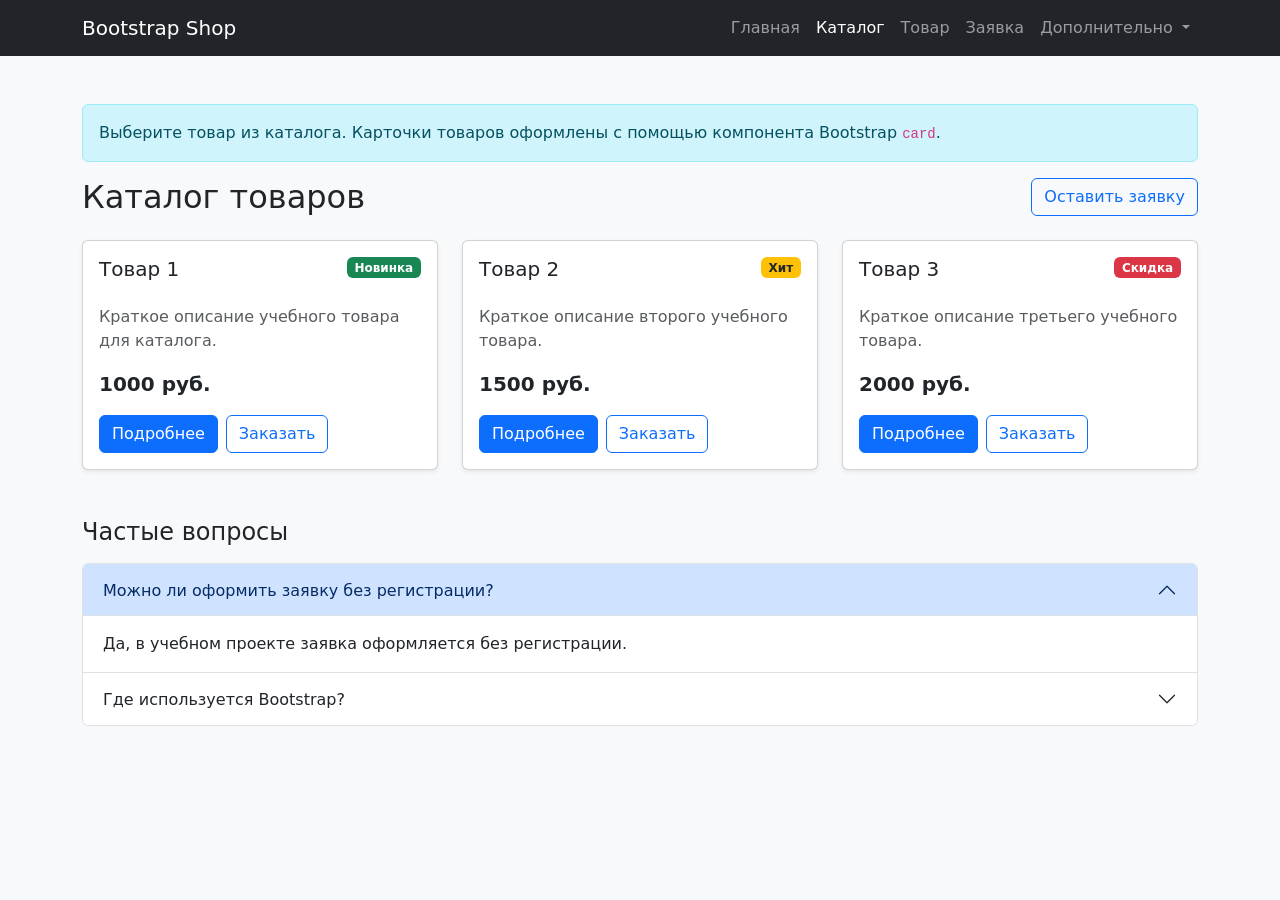
==== catalog.html @ c7bc5251 "feat:kr2" ====
<!DOCTYPE html>
<html lang="ru">
<head>
    <meta charset="UTF-8">
    <meta name="viewport" content="width=device-width, initial-scale=1.0">
    <title>Каталог – Bootstrap Shop</title>
    <link href="https://cdn.jsdelivr.net/npm/bootstrap@5.3.3/dist/css/bootstrap.min.css" rel="stylesheet">
    <link rel="stylesheet" href="css/custom.css">
</head>
<body class="bg-light">

    <!-- Общая навигация -->
    <nav class="navbar navbar-expand-lg navbar-dark bg-dark">
        <div class="container">
            <a class="navbar-brand" href="index.html">Bootstrap Shop</a>
            <button class="navbar-toggler" type="button" data-bs-toggle="collapse" data-bs-target="#mainNavbar" aria-controls="mainNavbar" aria-expanded="false" aria-label="Переключить навигацию">
                <span class="navbar-toggler-icon"></span>
            </button>
            <div class="collapse navbar-collapse" id="mainNavbar">
                <ul class="navbar-nav ms-auto">
                    <li class="nav-item">
                        <a class="nav-link" href="index.html">Главная</a>
                    </li>
                    <li class="nav-item">
                        <a class="nav-link active" aria-current="page" href="catalog.html">Каталог</a>
                    </li>
                    <li class="nav-item">
                        <a class="nav-link" href="product.html">Товар</a>
                    </li>
                    <li class="nav-item">
                        <a class="nav-link" href="order.html">Заявка</a>
                    </li>
                    <li class="nav-item dropdown">
                        <a class="nav-link dropdown-toggle" href="#" role="button" data-bs-toggle="dropdown" aria-expanded="false">
                            Дополнительно
                        </a>
                        <ul class="dropdown-menu">
                            <li><a class="dropdown-item" href="catalog.html">Все товары</a></li>
                            <li><a class="dropdown-item" href="order.html">Оформить заявку</a></li>
                            <li><a class="dropdown-item" href="index.html#popular">Популярное</a></li>
                        </ul>
                    </li>
                </ul>
            </div>
        </div>
    </nav>

    <!-- Основное содержимое -->
    <main class="container my-5">
        <div class="alert alert-info" role="alert">
            Выберите товар из каталога. Карточки товаров оформлены с помощью компонента Bootstrap <code>card</code>.
        </div>

        <div class="d-flex justify-content-between align-items-center mb-4">
            <h1 class="h2 mb-0">Каталог товаров</h1>
            <a class="btn btn-outline-primary" href="order.html">Оставить заявку</a>
        </div>

        <div class="row g-4">
            <!-- Карточка 1 -->
            <div class="col-12 col-md-6 col-lg-4">
                <div class="card h-100 shadow-sm">
                    <div class="card-body d-flex flex-column">
                        <div class="d-flex justify-content-between align-items-start mb-3">
                            <h2 class="card-title h5">Товар 1</h2>
                            <span class="badge bg-success">Новинка</span>
                        </div>
                        <p class="card-text text-muted">Краткое описание учебного товара для каталога.</p>
                        <p class="fw-bold fs-5 mt-auto">1000 руб.</p>
                        <div class="d-flex gap-2">
                            <a class="btn btn-primary" href="product.html">Подробнее</a>
                            <button class="btn btn-outline-primary" type="button" data-bs-toggle="modal" data-bs-target="#orderModal">Заказать</button>
                        </div>
                    </div>
                </div>
            </div>

            <!-- Карточка 2 -->
            <div class="col-12 col-md-6 col-lg-4">
                <div class="card h-100 shadow-sm">
                    <div class="card-body d-flex flex-column">
                        <div class="d-flex justify-content-between align-items-start mb-3">
                            <h2 class="card-title h5">Товар 2</h2>
                            <span class="badge bg-warning text-dark">Хит</span>
                        </div>
                        <p class="card-text text-muted">Краткое описание второго учебного товара.</p>
                        <p class="fw-bold fs-5 mt-auto">1500 руб.</p>
                        <div class="d-flex gap-2">
                            <a class="btn btn-primary" href="product.html">Подробнее</a>
                            <button class="btn btn-outline-primary" type="button" data-bs-toggle="modal" data-bs-target="#orderModal">Заказать</button>
                        </div>
                    </div>
                </div>
            </div>

            <!-- Карточка 3 -->
            <div class="col-12 col-md-6 col-lg-4">
                <div class="card h-100 shadow-sm">
                    <div class="card-body d-flex flex-column">
                        <div class="d-flex justify-content-between align-items-start mb-3">
                            <h2 class="card-title h5">Товар 3</h2>
                            <span class="badge bg-danger">Скидка</span>
                        </div>
                        <p class="card-text text-muted">Краткое описание третьего учебного товара.</p>
                        <p class="fw-bold fs-5 mt-auto">2000 руб.</p>
                        <div class="d-flex gap-2">
                            <a class="btn btn-primary" href="product.html">Подробнее</a>
                            <button class="btn btn-outline-primary" type="button" data-bs-toggle="modal" data-bs-target="#orderModal">Заказать</button>
                        </div>
                    </div>
                </div>
            </div>
        </div>

        <!-- Дополнительный компонент Accordion (Частые вопросы) -->
        <section class="mt-5">
            <h2 class="h4 mb-3">Частые вопросы</h2>
            <div class="accordion" id="faqAccordion">
                <div class="accordion-item">
                    <h3 class="accordion-header">
                        <button class="accordion-button" type="button" data-bs-toggle="collapse" data-bs-target="#faqOne" aria-expanded="true" aria-controls="faqOne">
                            Можно ли оформить заявку без регистрации?
                        </button>
                    </h3>
                    <div id="faqOne" class="accordion-collapse collapse show" data-bs-parent="#faqAccordion">
                        <div class="accordion-body">
                            Да, в учебном проекте заявка оформляется без регистрации.
                        </div>
                    </div>
                </div>
                <div class="accordion-item">
                    <h3 class="accordion-header">
                        <button class="accordion-button collapsed" type="button" data-bs-toggle="collapse" data-bs-target="#faqTwo" aria-expanded="false" aria-controls="faqTwo">
                            Где используется Bootstrap?
                        </button>
                    </h3>
                    <div id="faqTwo" class="accordion-collapse collapse" data-bs-parent="#faqAccordion">
                        <div class="accordion-body">
                            Bootstrap используется для сетки, карточек, форм, навигации, сообщений и модальных окон.
                        </div>
                    </div>
                </div>
            </div>
        </section>
    </main>

    <!-- Модальное окно (Заказ) -->
    <div class="modal fade" id="orderModal" tabindex="-1" aria-labelledby="orderModalLabel" aria-hidden="true">
        <div class="modal-dialog">
            <div class="modal-content">
                <div class="modal-header">
                    <h2 class="modal-title h5" id="orderModalLabel">Быстрая заявка</h2>
                    <button type="button" class="btn-close" data-bs-dismiss="modal" aria-label="Закрыть"></button>
                </div>
                <div class="modal-body">
                    <p class="text-muted">Оставьте контактные данные, и менеджер свяжется с вами.</p>
                    <form>
                        <div class="mb-3">
                            <label for="modal-name" class="form-label">Имя</label>
                            <input id="modal-name" type="text" class="form-control" required>
                        </div>
                        <div class="mb-3">
                            <label for="modal-phone" class="form-label">Телефон</label>
                            <input id="modal-phone" type="tel" class="form-control" required>
                        </div>
                        <div class="form-check mb-3">
                            <input id="modal-agree" class="form-check-input" type="checkbox" required>
                            <label class="form-check-label" for="modal-agree">Согласен на обработку данных</label>
                        </div>
                    </form>
                </div>
                <div class="modal-footer">
                    <button type="button" class="btn btn-secondary" data-bs-dismiss="modal">Закрыть</button>
                    <button type="button" class="btn btn-primary">Отправить</button>
                </div>
            </div>
        </div>
    </div>

    <!-- Bootstrap JS Bundle -->
    <script src="https://cdn.jsdelivr.net/npm/bootstrap@5.3.3/dist/js/bootstrap.bundle.min.js"></script>
</body>
</html>
---- css/custom.css ----
body {
  min-height: 100vh;
}

.placeholder-box {
  min-height: 240px;
}
.placeholder-image {
  min-height: 320px;
}

.card-img-top {
  height: 180px;
  object-fit: cover;
}
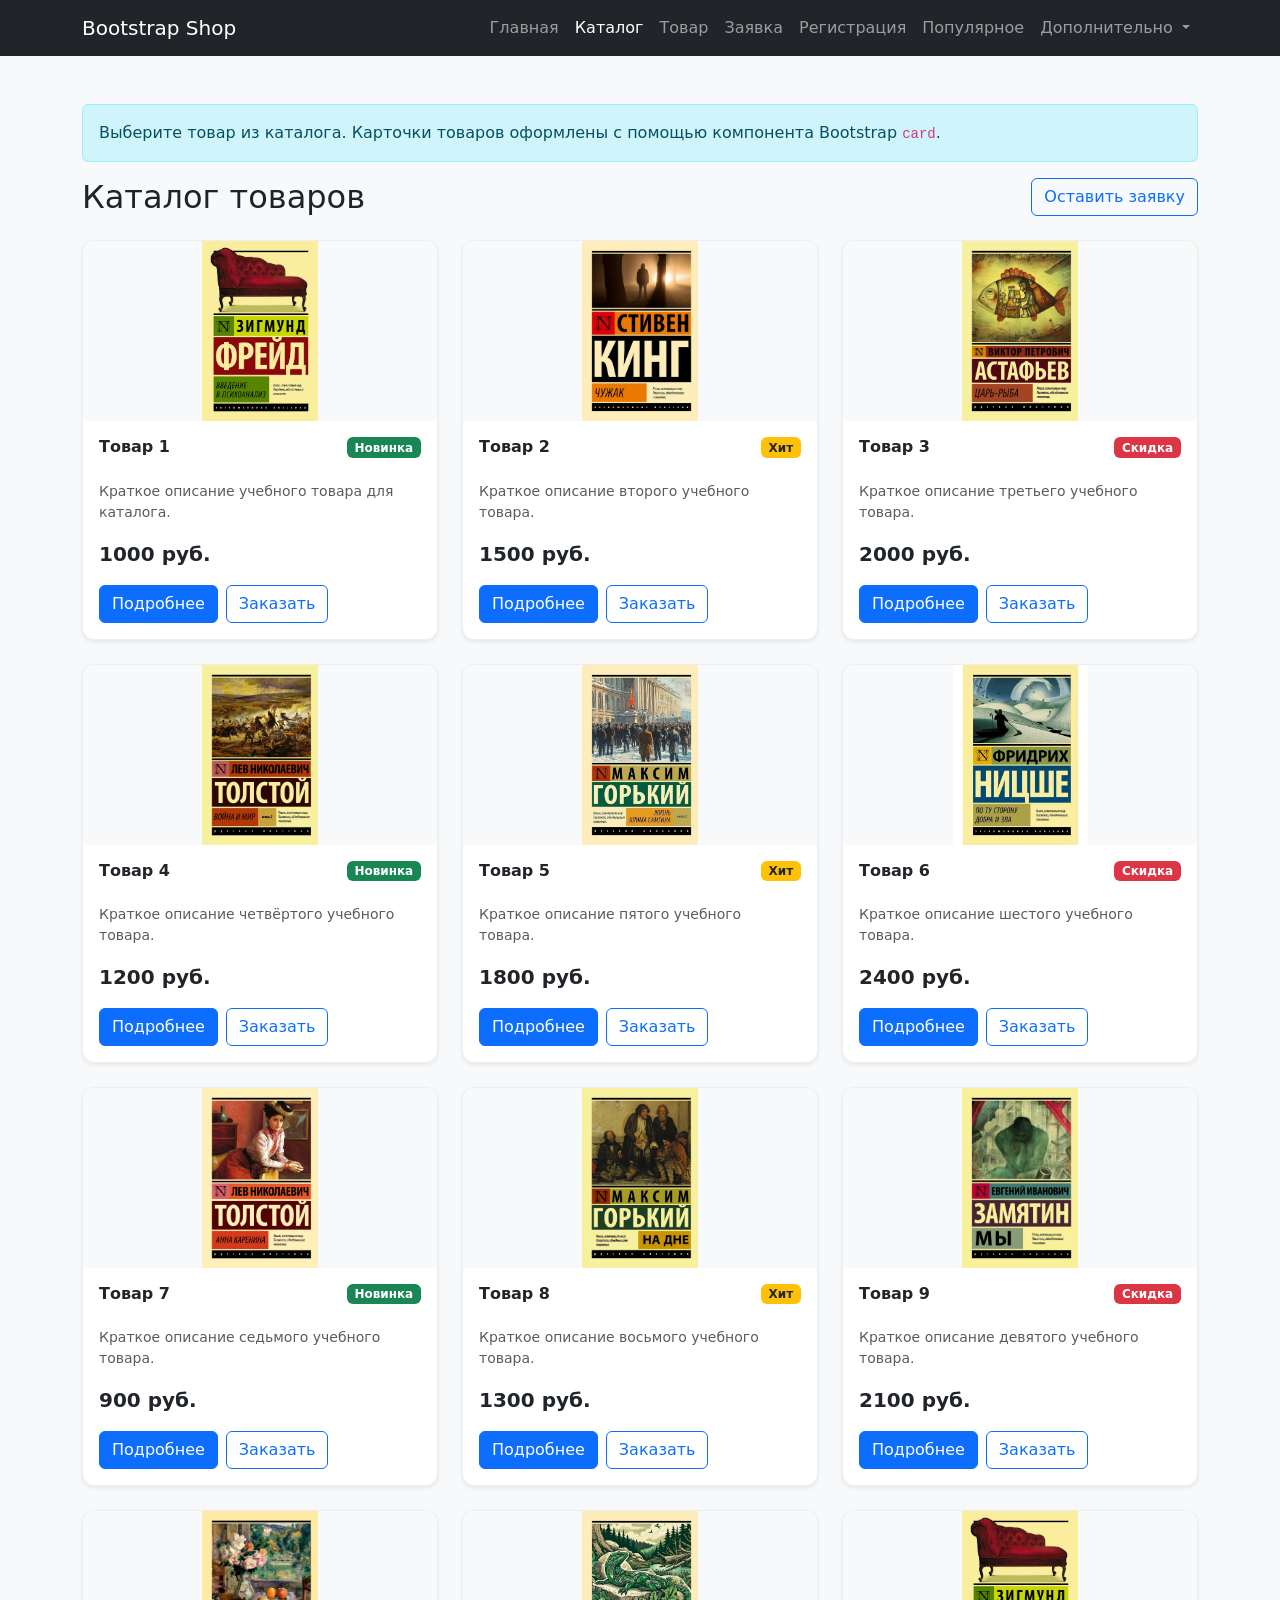
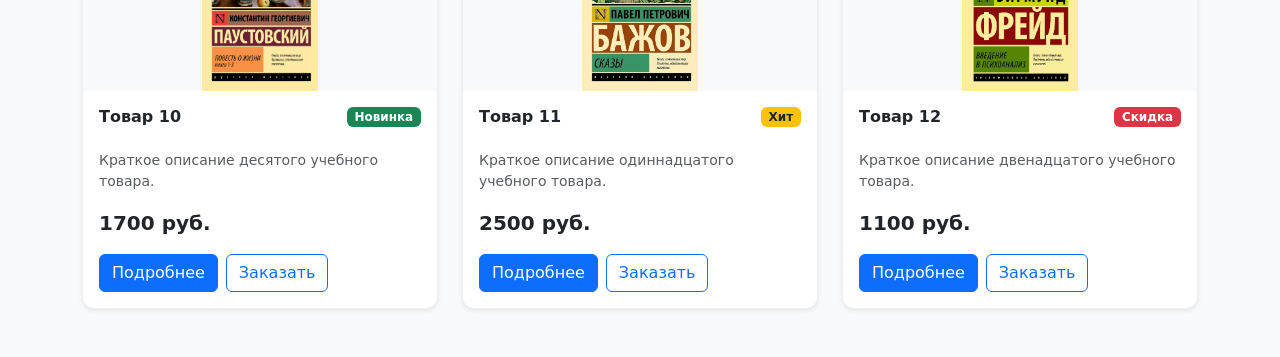
==== commit f7c4362d: "kr2-bootstrap-shop" ====
--- a/catalog.html
+++ b/catalog.html
@@ -4,12 +4,10 @@
     <meta charset="UTF-8">
     <meta name="viewport" content="width=device-width, initial-scale=1.0">
     <title>Каталог – Bootstrap Shop</title>
-    <link href="https://cdn.jsdelivr.net/npm/bootstrap@5.3.3/dist/css/bootstrap.min.css" rel="stylesheet">
+    <link href="https://cdn.jsdelivr.net/npm/bootstrap@5.3.8/dist/css/bootstrap.min.css" rel="stylesheet">
     <link rel="stylesheet" href="css/custom.css">
 </head>
 <body class="bg-light">
-
-    <!-- Общая навигация -->
     <nav class="navbar navbar-expand-lg navbar-dark bg-dark">
         <div class="container">
             <a class="navbar-brand" href="index.html">Bootstrap Shop</a>
@@ -18,18 +16,12 @@
             </button>
             <div class="collapse navbar-collapse" id="mainNavbar">
                 <ul class="navbar-nav ms-auto">
-                    <li class="nav-item">
-                        <a class="nav-link" href="index.html">Главная</a>
-                    </li>
-                    <li class="nav-item">
-                        <a class="nav-link active" aria-current="page" href="catalog.html">Каталог</a>
-                    </li>
-                    <li class="nav-item">
-                        <a class="nav-link" href="product.html">Товар</a>
-                    </li>
-                    <li class="nav-item">
-                        <a class="nav-link" href="order.html">Заявка</a>
-                    </li>
+                    <li class="nav-item"><a class="nav-link" href="index.html">Главная</a></li>
+                    <li class="nav-item"><a class="nav-link active" aria-current="page" href="catalog.html">Каталог</a></li>
+                    <li class="nav-item"><a class="nav-link" href="product.html">Товар</a></li>
+                    <li class="nav-item"><a class="nav-link" href="order.html">Заявка</a></li>
+                    <li class="nav-item"><a class="nav-link" href="register.html">Регистрация</a></li>
+                    <li class="nav-item"><a class="nav-link" href="popular.html">Популярное</a></li>
                     <li class="nav-item dropdown">
                         <a class="nav-link dropdown-toggle" href="#" role="button" data-bs-toggle="dropdown" aria-expanded="false">
                             Дополнительно
@@ -45,7 +37,6 @@
         </div>
     </nav>
 
-    <!-- Основное содержимое -->
     <main class="container my-5">
         <div class="alert alert-info" role="alert">
             Выберите товар из каталога. Карточки товаров оформлены с помощью компонента Bootstrap <code>card</code>.
@@ -56,10 +47,15 @@
             <a class="btn btn-outline-primary" href="order.html">Оставить заявку</a>
         </div>
 
+        <!-- ОДИН .row на весь каталог — все карточки внутри -->
         <div class="row g-4">
-            <!-- Карточка 1 -->
-            <div class="col-12 col-md-6 col-lg-4">
-                <div class="card h-100 shadow-sm">
+
+            <!-- Товар 1 -->
+            <div class="col-12 col-md-6 col-lg-4">
+                <div class="card h-100 shadow-sm">
+                    <div class="card-img-wrap">
+                        <img src="images/im_1.jpg" class="card-img-top" alt="Товар 1" loading="lazy" width="400" height="300">
+                    </div>
                     <div class="card-body d-flex flex-column">
                         <div class="d-flex justify-content-between align-items-start mb-3">
                             <h2 class="card-title h5">Товар 1</h2>
@@ -75,9 +71,12 @@
                 </div>
             </div>
 
-            <!-- Карточка 2 -->
-            <div class="col-12 col-md-6 col-lg-4">
-                <div class="card h-100 shadow-sm">
+            <!-- Товар 2 -->
+            <div class="col-12 col-md-6 col-lg-4">
+                <div class="card h-100 shadow-sm">
+                    <div class="card-img-wrap">
+                        <img src="images/im_2.jpg" class="card-img-top" alt="Товар 2" loading="lazy" width="400" height="300">
+                    </div>
                     <div class="card-body d-flex flex-column">
                         <div class="d-flex justify-content-between align-items-start mb-3">
                             <h2 class="card-title h5">Товар 2</h2>
@@ -93,9 +92,12 @@
                 </div>
             </div>
 
-            <!-- Карточка 3 -->
-            <div class="col-12 col-md-6 col-lg-4">
-                <div class="card h-100 shadow-sm">
+            <!-- Товар 3 -->
+            <div class="col-12 col-md-6 col-lg-4">
+                <div class="card h-100 shadow-sm">
+                    <div class="card-img-wrap">
+                        <img src="images/im_3.jpg" class="card-img-top" alt="Товар 3" loading="lazy" width="400" height="300">
+                    </div>
                     <div class="card-body d-flex flex-column">
                         <div class="d-flex justify-content-between align-items-start mb-3">
                             <h2 class="card-title h5">Товар 3</h2>
@@ -110,41 +112,200 @@
                     </div>
                 </div>
             </div>
-        </div>
-
-        <!-- Дополнительный компонент Accordion (Частые вопросы) -->
-        <section class="mt-5">
-            <h2 class="h4 mb-3">Частые вопросы</h2>
-            <div class="accordion" id="faqAccordion">
-                <div class="accordion-item">
-                    <h3 class="accordion-header">
-                        <button class="accordion-button" type="button" data-bs-toggle="collapse" data-bs-target="#faqOne" aria-expanded="true" aria-controls="faqOne">
-                            Можно ли оформить заявку без регистрации?
-                        </button>
-                    </h3>
-                    <div id="faqOne" class="accordion-collapse collapse show" data-bs-parent="#faqAccordion">
-                        <div class="accordion-body">
-                            Да, в учебном проекте заявка оформляется без регистрации.
-                        </div>
-                    </div>
-                </div>
-                <div class="accordion-item">
-                    <h3 class="accordion-header">
-                        <button class="accordion-button collapsed" type="button" data-bs-toggle="collapse" data-bs-target="#faqTwo" aria-expanded="false" aria-controls="faqTwo">
-                            Где используется Bootstrap?
-                        </button>
-                    </h3>
-                    <div id="faqTwo" class="accordion-collapse collapse" data-bs-parent="#faqAccordion">
-                        <div class="accordion-body">
-                            Bootstrap используется для сетки, карточек, форм, навигации, сообщений и модальных окон.
-                        </div>
-                    </div>
-                </div>
-            </div>
-        </section>
+
+            <!-- Товар 4 -->
+            <div class="col-12 col-md-6 col-lg-4">
+                <div class="card h-100 shadow-sm">
+                    <div class="card-img-wrap">
+                        <img src="images/im_4.jpg" class="card-img-top" alt="Товар 4" loading="lazy" width="400" height="300">
+                    </div>
+                    <div class="card-body d-flex flex-column">
+                        <div class="d-flex justify-content-between align-items-start mb-3">
+                            <h2 class="card-title h5">Товар 4</h2>
+                            <span class="badge bg-success">Новинка</span>
+                        </div>
+                        <p class="card-text text-muted">Краткое описание четвёртого учебного товара.</p>
+                        <p class="fw-bold fs-5 mt-auto">1200 руб.</p>
+                        <div class="d-flex gap-2">
+                            <a class="btn btn-primary" href="product.html">Подробнее</a>
+                            <button class="btn btn-outline-primary" type="button" data-bs-toggle="modal" data-bs-target="#orderModal">Заказать</button>
+                        </div>
+                    </div>
+                </div>
+            </div>
+
+            <!-- Товар 5 -->
+            <div class="col-12 col-md-6 col-lg-4">
+                <div class="card h-100 shadow-sm">
+                    <div class="card-img-wrap">
+                        <img src="images/im_5.jpg" class="card-img-top" alt="Товар 5" loading="lazy" width="400" height="300">
+                    </div>
+                    <div class="card-body d-flex flex-column">
+                        <div class="d-flex justify-content-between align-items-start mb-3">
+                            <h2 class="card-title h5">Товар 5</h2>
+                            <span class="badge bg-warning text-dark">Хит</span>
+                        </div>
+                        <p class="card-text text-muted">Краткое описание пятого учебного товара.</p>
+                        <p class="fw-bold fs-5 mt-auto">1800 руб.</p>
+                        <div class="d-flex gap-2">
+                            <a class="btn btn-primary" href="product.html">Подробнее</a>
+                            <button class="btn btn-outline-primary" type="button" data-bs-toggle="modal" data-bs-target="#orderModal">Заказать</button>
+                        </div>
+                    </div>
+                </div>
+            </div>
+
+            <!-- Товар 6 -->
+            <div class="col-12 col-md-6 col-lg-4">
+                <div class="card h-100 shadow-sm">
+                    <div class="card-img-wrap">
+                        <img src="images/im_6.jpg" class="card-img-top" alt="Товар 6" loading="lazy" width="400" height="300">
+                    </div>
+                    <div class="card-body d-flex flex-column">
+                        <div class="d-flex justify-content-between align-items-start mb-3">
+                            <h2 class="card-title h5">Товар 6</h2>
+                            <span class="badge bg-danger">Скидка</span>
+                        </div>
+                        <p class="card-text text-muted">Краткое описание шестого учебного товара.</p>
+                        <p class="fw-bold fs-5 mt-auto">2400 руб.</p>
+                        <div class="d-flex gap-2">
+                            <a class="btn btn-primary" href="product.html">Подробнее</a>
+                            <button class="btn btn-outline-primary" type="button" data-bs-toggle="modal" data-bs-target="#orderModal">Заказать</button>
+                        </div>
+                    </div>
+                </div>
+            </div>
+
+            <!-- Товар 7 -->
+            <div class="col-12 col-md-6 col-lg-4">
+                <div class="card h-100 shadow-sm">
+                    <div class="card-img-wrap">
+                        <img src="images/im_7.jpg" class="card-img-top" alt="Товар 7" loading="lazy" width="400" height="300">
+                    </div>
+                    <div class="card-body d-flex flex-column">
+                        <div class="d-flex justify-content-between align-items-start mb-3">
+                            <h2 class="card-title h5">Товар 7</h2>
+                            <span class="badge bg-success">Новинка</span>
+                        </div>
+                        <p class="card-text text-muted">Краткое описание седьмого учебного товара.</p>
+                        <p class="fw-bold fs-5 mt-auto">900 руб.</p>
+                        <div class="d-flex gap-2">
+                            <a class="btn btn-primary" href="product.html">Подробнее</a>
+                            <button class="btn btn-outline-primary" type="button" data-bs-toggle="modal" data-bs-target="#orderModal">Заказать</button>
+                        </div>
+                    </div>
+                </div>
+            </div>
+
+            <!-- Товар 8 -->
+            <div class="col-12 col-md-6 col-lg-4">
+                <div class="card h-100 shadow-sm">
+                    <div class="card-img-wrap">
+                        <img src="images/im_8.jpg" class="card-img-top" alt="Товар 8" loading="lazy" width="400" height="300">
+                    </div>
+                    <div class="card-body d-flex flex-column">
+                        <div class="d-flex justify-content-between align-items-start mb-3">
+                            <h2 class="card-title h5">Товар 8</h2>
+                            <span class="badge bg-warning text-dark">Хит</span>
+                        </div>
+                        <p class="card-text text-muted">Краткое описание восьмого учебного товара.</p>
+                        <p class="fw-bold fs-5 mt-auto">1300 руб.</p>
+                        <div class="d-flex gap-2">
+                            <a class="btn btn-primary" href="product.html">Подробнее</a>
+                            <button class="btn btn-outline-primary" type="button" data-bs-toggle="modal" data-bs-target="#orderModal">Заказать</button>
+                        </div>
+                    </div>
+                </div>
+            </div>
+
+            <!-- Товар 9 -->
+            <div class="col-12 col-md-6 col-lg-4">
+                <div class="card h-100 shadow-sm">
+                    <div class="card-img-wrap">
+                        <img src="images/im_9.jpg" class="card-img-top" alt="Товар 9" loading="lazy" width="400" height="300">
+                    </div>
+                    <div class="card-body d-flex flex-column">
+                        <div class="d-flex justify-content-between align-items-start mb-3">
+                            <h2 class="card-title h5">Товар 9</h2>
+                            <span class="badge bg-danger">Скидка</span>
+                        </div>
+                        <p class="card-text text-muted">Краткое описание девятого учебного товара.</p>
+                        <p class="fw-bold fs-5 mt-auto">2100 руб.</p>
+                        <div class="d-flex gap-2">
+                            <a class="btn btn-primary" href="product.html">Подробнее</a>
+                            <button class="btn btn-outline-primary" type="button" data-bs-toggle="modal" data-bs-target="#orderModal">Заказать</button>
+                        </div>
+                    </div>
+                </div>
+            </div>
+
+            <!-- Товар 10 -->
+            <div class="col-12 col-md-6 col-lg-4">
+                <div class="card h-100 shadow-sm">
+                    <div class="card-img-wrap">
+                        <img src="images/im_10.jpg" class="card-img-top" alt="Товар 10" loading="lazy" width="400" height="300">
+                    </div>
+                    <div class="card-body d-flex flex-column">
+                        <div class="d-flex justify-content-between align-items-start mb-3">
+                            <h2 class="card-title h5">Товар 10</h2>
+                            <span class="badge bg-success">Новинка</span>
+                        </div>
+                        <p class="card-text text-muted">Краткое описание десятого учебного товара.</p>
+                        <p class="fw-bold fs-5 mt-auto">1700 руб.</p>
+                        <div class="d-flex gap-2">
+                            <a class="btn btn-primary" href="product.html">Подробнее</a>
+                            <button class="btn btn-outline-primary" type="button" data-bs-toggle="modal" data-bs-target="#orderModal">Заказать</button>
+                        </div>
+                    </div>
+                </div>
+            </div>
+
+            <!-- Товар 11 -->
+            <div class="col-12 col-md-6 col-lg-4">
+                <div class="card h-100 shadow-sm">
+                    <div class="card-img-wrap">
+                        <img src="images/im_11.jpg" class="card-img-top" alt="Товар 11" loading="lazy" width="400" height="300">
+                    </div>
+                    <div class="card-body d-flex flex-column">
+                        <div class="d-flex justify-content-between align-items-start mb-3">
+                            <h2 class="card-title h5">Товар 11</h2>
+                            <span class="badge bg-warning text-dark">Хит</span>
+                        </div>
+                        <p class="card-text text-muted">Краткое описание одиннадцатого учебного товара.</p>
+                        <p class="fw-bold fs-5 mt-auto">2500 руб.</p>
+                        <div class="d-flex gap-2">
+                            <a class="btn btn-primary" href="product.html">Подробнее</a>
+                            <button class="btn btn-outline-primary" type="button" data-bs-toggle="modal" data-bs-target="#orderModal">Заказать</button>
+                        </div>
+                    </div>
+                </div>
+            </div>
+
+            <!-- Товар 12 (фото im_1 повторно — замените, если есть im_12) -->
+            <div class="col-12 col-md-6 col-lg-4">
+                <div class="card h-100 shadow-sm">
+                    <div class="card-img-wrap">
+                        <img src="images/im_1.jpg" class="card-img-top" alt="Товар 12" loading="lazy" width="400" height="300">
+                    </div>
+                    <div class="card-body d-flex flex-column">
+                        <div class="d-flex justify-content-between align-items-start mb-3">
+                            <h2 class="card-title h5">Товар 12</h2>
+                            <span class="badge bg-danger">Скидка</span>
+                        </div>
+                        <p class="card-text text-muted">Краткое описание двенадцатого учебного товара.</p>
+                        <p class="fw-bold fs-5 mt-auto">1100 руб.</p>
+                        <div class="d-flex gap-2">
+                            <a class="btn btn-primary" href="product.html">Подробнее</a>
+                            <button class="btn btn-outline-primary" type="button" data-bs-toggle="modal" data-bs-target="#orderModal">Заказать</button>
+                        </div>
+                    </div>
+                </div>
+            </div>
+
+        </div><!-- /.row -->
     </main>
 
-    <!-- Модальное окно (Заказ) -->
+    <!-- Модальное окно -->
     <div class="modal fade" id="orderModal" tabindex="-1" aria-labelledby="orderModalLabel" aria-hidden="true">
         <div class="modal-dialog">
             <div class="modal-content">
@@ -177,7 +338,6 @@
         </div>
     </div>
 
-    <!-- Bootstrap JS Bundle -->
-    <script src="https://cdn.jsdelivr.net/npm/bootstrap@5.3.3/dist/js/bootstrap.bundle.min.js"></script>
+    <script src="https://cdn.jsdelivr.net/npm/bootstrap@5.3.8/dist/js/bootstrap.bundle.min.js"></script>
 </body>
 </html>
--- a/css/custom.css
+++ b/css/custom.css
@@ -7,9 +7,245 @@
 }
 .placeholder-image {
   min-height: 320px;
+}
+
+.card { /* Теперь поднимается */
+  border: 1px solid #eee;
+  border-radius: var(--radius);
+  transition: transform var(--transition), box-shadow var(--transition); /* Зум при наведении */
+  overflow: hidden;
+}
+
+.card:hover {
+  transform: translateY(-4px);
+  box-shadow: var(--shadow-md);
 }
 
 .card-img-top {
   height: 180px;
   object-fit: cover;
+  background-color: #f8f9fa;
+  transition: transform .35s ease;
+}
+
+.card:hover .card-img-top {
+  transform: scale(1.00); /* лёгкий зум при hover */
+}
+
+/* Отсебятенка */
+/* Новые стили для центрирования изображений товаров */
+
+.product-img {
+    width: 100%;
+    height: 220px;
+    object-fit: contain; /* Изображение вписывается в блок и центрируется */
+    background-color: #f8f9fa; /* Светлый фон, чтобы не было пустых прозрачных мест */
+    padding: 15px;
+}
+
+.product-img-main {
+    width: 100%;
+    max-height: 450px;
+    object-fit: contain;
+    display: block;
+    margin: 0 auto; /* Центрирование по горизонтали */
+    padding: 15px;
+}
+
+
+/* Футер */
+:root {
+  --brand: #6f42c1;
+  --brand-dark: #59359a;
+  --radius: 12px;
+  --shadow-sm: 0 1px 3px rgba(0,0,0,.08);
+  --shadow-md: 0 4px 16px rgba(0,0,0,.10);
+  --transition: .2s ease;
+}
+
+* { box-sizing: border-box; }
+
+html { scroll-behavior: smooth; }
+
+body {
+  min-height: 100vh;
+  display: flex;
+  flex-direction: column;
+  color: #1f2328;
+  background: #fafafa;
+}
+
+main { flex: 1 0 auto; } /* прижать футер вниз */
+
+img { max-width: 100%; height: auto; }
+
+a { transition: color var(--transition); }
+
+/* Улучшение карточек товара */
+
+.card { /* Теперь поднимается */
+  border: 1px solid #eee;
+  border-radius: var(--radius);
+  transition: transform var(--transition), box-shadow var(--transition); /* Зум при наведении */
+  overflow: hidden;
+}
+
+.card:hover {
+  transform: translateY(-4px);
+  box-shadow: var(--shadow-md);
+}
+
+.card-img-top {
+  height: 180px;
+  object-fit: contain;
+  background-color: #f8f9fa;
+  transition: transform .35s ease;
+}
+
+
+.card:hover .card-img-top {
+  transform: scale(1.05); /* лёгкий зум при hover */
+}
+
+.card-title {
+  font-size: 1rem;
+  font-weight: 600;
+  display: -webkit-box;
+  -webkit-line-clamp: 2;      /* обрезка длинных названий */
+  -webkit-box-orient: vertical;
+  overflow: hidden;
+}
+
+.card-text { /* обрезка длинных названий */
+  font-size: .875rem;
+  color: #6b7280;
+  display: -webkit-box;
+  -webkit-line-clamp: 2;
+  -webkit-box-orient: vertical;
+  overflow: hidden;
+}
+
+.card .price {
+  font-weight: 700;
+  font-size: 1.1rem;
+}
+
+.card .price-old {
+  color: #9ca3af;
+  text-decoration: line-through; /*Зачеркиваем старые цены*/
+  font-weight: 400;
+  font-size: .9rem;
+  margin-left: .4rem;
+
+}
+
+
+
+
+/* Слайд шоу, карусель */
+.slider {
+  display: flex;
+  gap: 1rem;
+  overflow-x: auto;
+  scroll-snap-type: x mandatory;
+  scroll-behavior: smooth;
+  padding-bottom: .5rem;
+}
+
+.slider::-webkit-scrollbar { height: 6px; }
+.slider::-webkit-scrollbar-thumb { background: #ddd; border-radius: 3px; }
+
+.slide {
+  flex: 0 0 auto;
+  width: 220px;
+  scroll-snap-align: start;
+}
+
+.hero-slide {
+  min-height: 320px;
+  display: grid;
+  place-items: center;
+  border-radius: var(--radius);
+  background: linear-gradient(135deg, #ede9fe, #fce7f3);
+}
+
+/* ===== Лёгкий зум ячейки товара в разделе «Популярные товары» ===== */
+#popular .border.rounded.h-100.p-4 {
+  transition: transform .25s ease, box-shadow .25s ease;
+}
+
+#popular .border.rounded.h-100.p-4:hover {
+  transform: scale(1.03);
+  position: relative;
+  z-index: 1;
+  box-shadow: var(--shadow-md);
+}
+/* ===== Голубой заголовок ===== */
+.bg-header-blue {
+  background-color: #0dcaf0 !important;   /* голубой (cyan) */
+}
+
+/* ===== Единая иерархия в карточках ===== */
+.card .price { font-weight: 700; font-size: 1.1rem; }
+.card .price-old {
+  color: #9ca3af;
+  text-decoration: line-through;
+  font-weight: 400;
+  font-size: .9rem;
+  margin-left: .4rem;
+}
+
+/* Карточка — по задаче 6 */
+.card.shadow-sm {
+  box-shadow: 0 .125rem .25rem rgba(0,0,0,.075) !important;
+}
+
+/* ===== БЭМ: Блок hero-carousel ===== */
+.hero-carousel {
+    max-width: 800px;
+    margin: 0 auto; /* Центрирование по горизонтали */
+    border-radius: var(--radius);
+    overflow: hidden;
+}
+
+.hero-carousel__inner {
+    border-radius: var(--radius);
+}
+
+.hero-carousel__image {
+    height: 400px;
+    object-fit: cover;
+    width: 100%;
+}
+
+.product-carousel-img {
+    height: 400px;
+    object-fit: contain;
+    background-color: #f8f9fa;
+}
+/* ===== БЭМ: Блок product-gallery ===== */
+.product-gallery {
+    width: 100%;
+    max-width: 500px; /* Ограничиваем максимальную ширину для аккуратности */
+    margin: 0 auto;   /* Центрирование по горизонтали */
+    border-radius: var(--radius);
+    overflow: hidden;
+}
+
+.product-gallery__inner {
+    border-radius: var(--radius);
+}
+
+.product-gallery__image {
+    height: 400px;
+    object-fit: contain;
+    background-color: #f8f9fa;
+    width: 100%;
+}
+
+.hero-carousel .carousel-control-prev-icon,
+.hero-carousel .carousel-control-next-icon,
+.product-gallery .carousel-control-prev-icon,
+.product-gallery .carousel-control-next-icon {
+    filter: invert(1);
 }
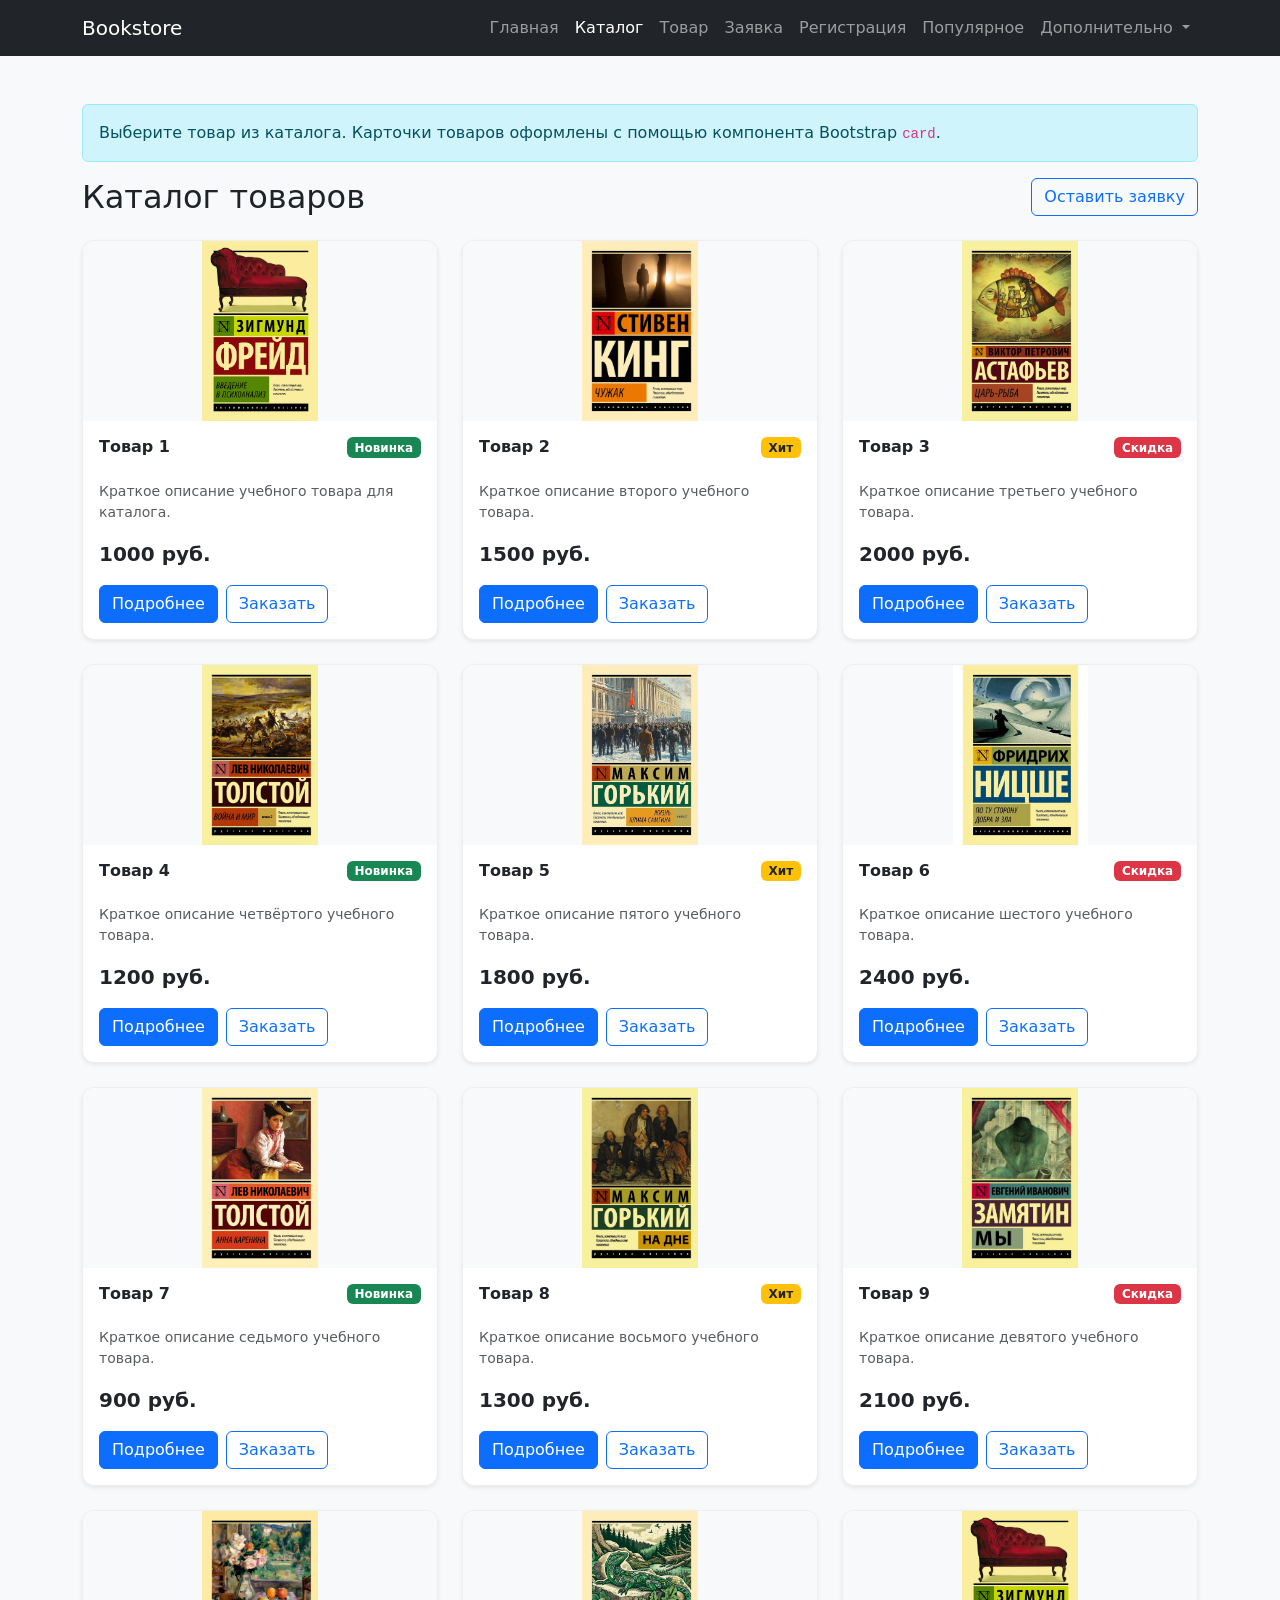
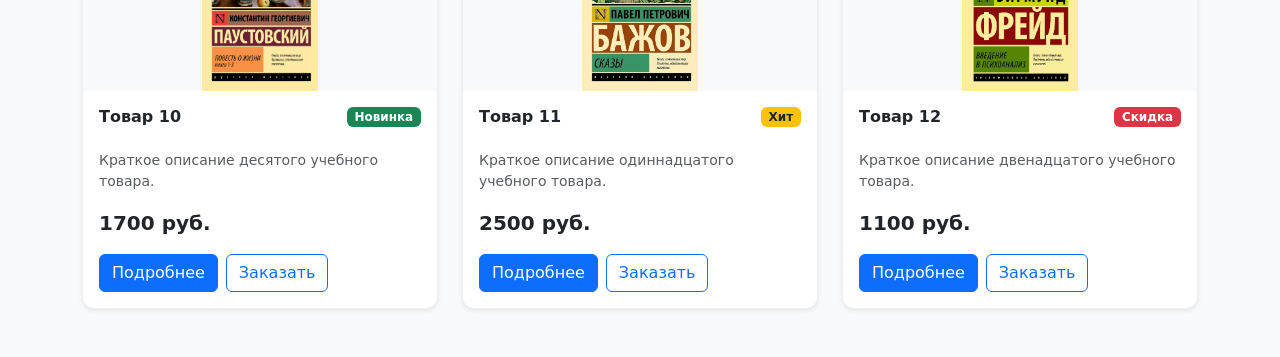
==== commit d260b3dd: "kr2-bootstrap-shop" ====
--- a/catalog.html
+++ b/catalog.html
@@ -3,14 +3,14 @@
 <head>
     <meta charset="UTF-8">
     <meta name="viewport" content="width=device-width, initial-scale=1.0">
-    <title>Каталог – Bootstrap Shop</title>
+    <title>Каталог – Bookstore</title>
     <link href="https://cdn.jsdelivr.net/npm/bootstrap@5.3.8/dist/css/bootstrap.min.css" rel="stylesheet">
     <link rel="stylesheet" href="css/custom.css">
 </head>
 <body class="bg-light">
     <nav class="navbar navbar-expand-lg navbar-dark bg-dark">
         <div class="container">
-            <a class="navbar-brand" href="index.html">Bootstrap Shop</a>
+            <a class="navbar-brand" href="index.html">Bookstore</a>
             <button class="navbar-toggler" type="button" data-bs-toggle="collapse" data-bs-target="#mainNavbar" aria-controls="mainNavbar" aria-expanded="false" aria-label="Переключить навигацию">
                 <span class="navbar-toggler-icon"></span>
             </button>
@@ -310,7 +310,7 @@
         <div class="modal-dialog">
             <div class="modal-content">
                 <div class="modal-header">
-                    <h2 class="modal-title h5" id="orderModalLabel">Быстрая заявка</h2>
+                    <h2 class="modal-title h5" id="orderModalLabel">Быстрая заявка без регистрации</h2>
                     <button type="button" class="btn-close" data-bs-dismiss="modal" aria-label="Закрыть"></button>
                 </div>
                 <div class="modal-body">
